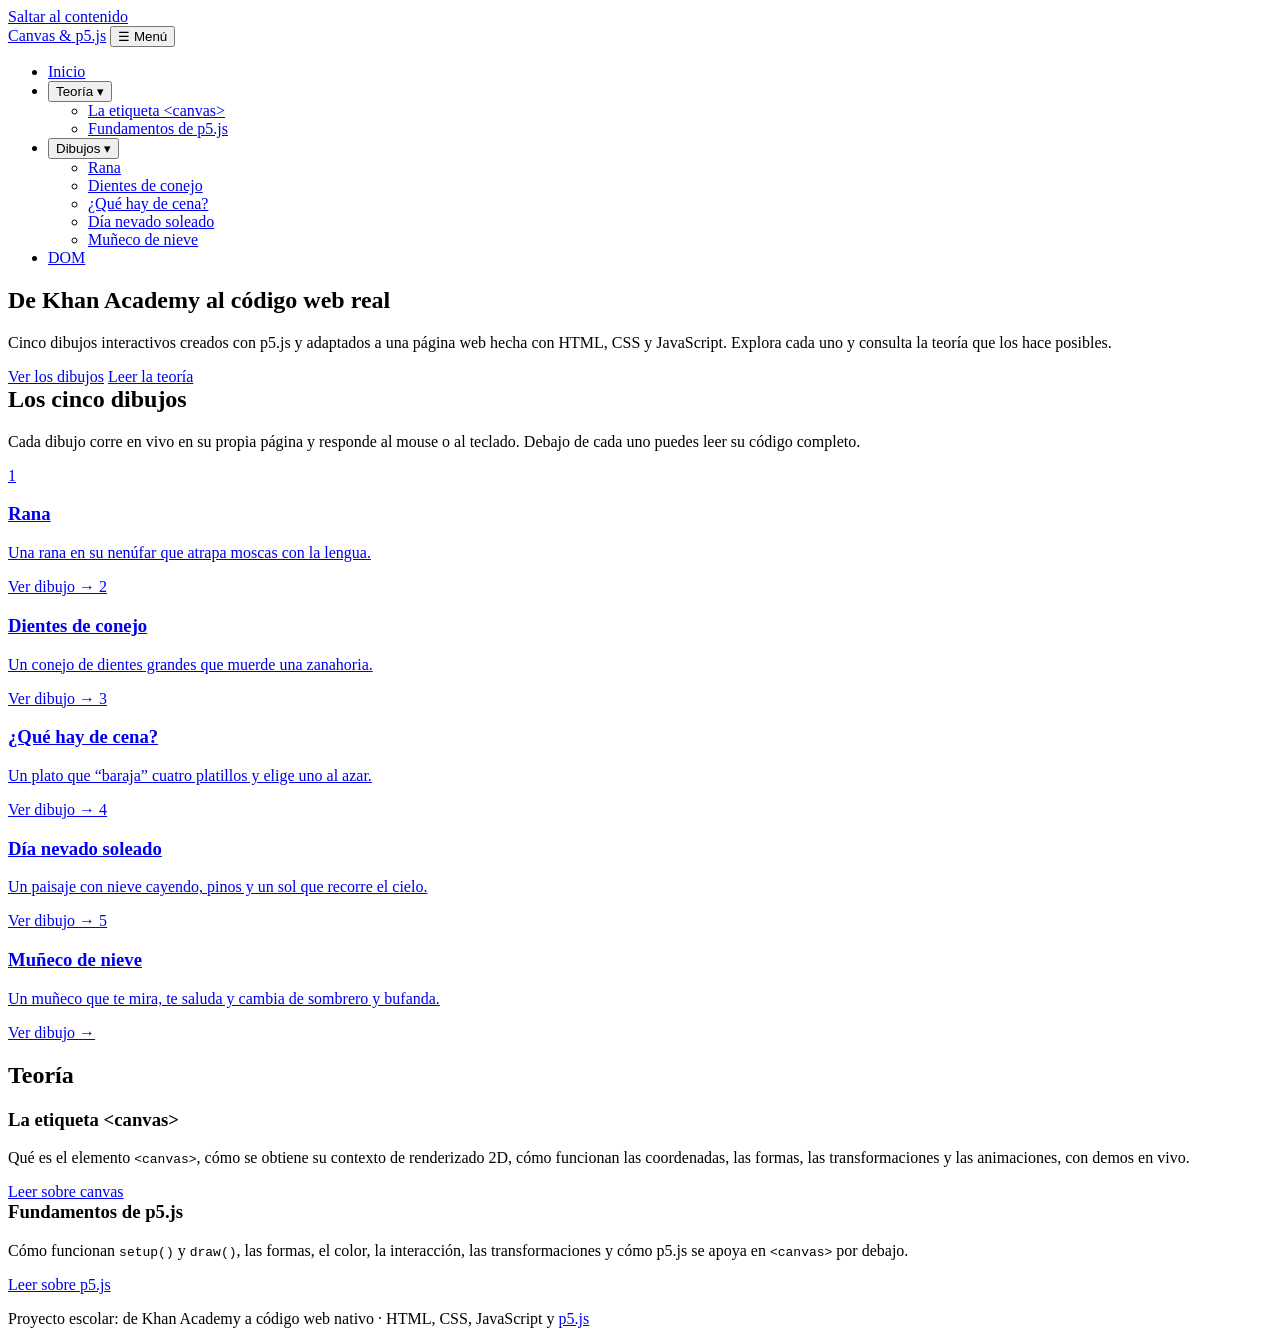
==== index.html @ 42dde5cf "Add files via upload" ====
<!DOCTYPE html>
<html lang="es">
<head>
  <meta charset="utf-8">
  <meta name="viewport" content="width=device-width, initial-scale=1">
  <title>Inicio · Canvas y p5.js</title>
  <meta name="description" content="Cinco dibujos interactivos hechos con p5.js, con teoría sobre canvas y p5.js.">
  <link rel="icon" href="data:image/svg+xml,%3Csvg xmlns='http://www.w3.org/2000/svg' viewBox='0 0 64 64'%3E%3Ccircle cx='32' cy='32' r='30' fill='%2317324d'/%3E%3Ccircle cx='32' cy='32' r='14' fill='%23f4a261'/%3E%3C/svg%3E">
  <link rel="stylesheet" href="css/style.css">
</head>
<body>
<a class="saltar" href="#contenido">Saltar al contenido</a>
<header class="encabezado">
  <div class="barra">
    <a class="marca" href="index.html">Canvas <span>&amp;</span> p5.js</a>
    <button class="menu-boton" type="button" aria-expanded="false" aria-controls="menu">☰ Menú</button>
    <nav aria-label="Principal">
      <ul class="menu" id="menu">
        <li><a href="index.html">Inicio</a></li>
        <li class="grupo">
          <button class="grupo-boton" type="button" aria-expanded="false" aria-haspopup="true">Teoría <span class="flecha" aria-hidden="true">▾</span></button>
          <ul class="submenu"><li><a href="canvas.html">La etiqueta &lt;canvas&gt;</a></li><li><a href="p5js.html">Fundamentos de p5.js</a></li></ul>
        </li>
        <li class="grupo">
          <button class="grupo-boton" type="button" aria-expanded="false" aria-haspopup="true">Dibujos <span class="flecha" aria-hidden="true">▾</span></button>
          <ul class="submenu"><li><a href="rana.html">Rana</a></li><li><a href="dientes-conejo.html">Dientes de conejo</a></li><li><a href="cena.html">¿Qué hay de cena?</a></li><li><a href="dia-nevado.html">Día nevado soleado</a></li><li><a href="muneco-nieve.html">Muñeco de nieve</a></li></ul>
        </li>
        <li><a href="dom-inspector.html">DOM</a></li>
      </ul>
    </nav>
  </div>
</header>
<main id="contenido">

  <section class="hero">
    <h1>De Khan Academy al código web real</h1>
    <p>Cinco dibujos interactivos creados con p5.js y adaptados a una página web hecha con HTML, CSS y JavaScript. Explora cada uno y consulta la teoría que los hace posibles.</p>
    <a class="boton" href="#dibujos">Ver los dibujos</a>
    <a class="boton secundario" href="canvas.html">Leer la teoría</a>
  </section>

  <section id="dibujos" aria-labelledby="t-dibujos">
    <h2 id="t-dibujos" style="margin-top:0">Los cinco dibujos</h2>
    <p class="lead">Cada dibujo corre en vivo en su propia página y responde al mouse o al teclado. Debajo de cada uno puedes leer su código completo.</p>
    <div class="rejilla">
      <a class="proyecto" href="rana.html">
        <span class="num" aria-hidden="true">1</span>
        <h3>Rana</h3>
        <p>Una rana en su nenúfar que atrapa moscas con la lengua.</p>
        <span class="ir">Ver dibujo →</span>
      </a>
      <a class="proyecto" href="dientes-conejo.html">
        <span class="num" aria-hidden="true">2</span>
        <h3>Dientes de conejo</h3>
        <p>Un conejo de dientes grandes que muerde una zanahoria.</p>
        <span class="ir">Ver dibujo →</span>
      </a>
      <a class="proyecto" href="cena.html">
        <span class="num" aria-hidden="true">3</span>
        <h3>¿Qué hay de cena?</h3>
        <p>Un plato que “baraja” cuatro platillos y elige uno al azar.</p>
        <span class="ir">Ver dibujo →</span>
      </a>
      <a class="proyecto" href="dia-nevado.html">
        <span class="num" aria-hidden="true">4</span>
        <h3>Día nevado soleado</h3>
        <p>Un paisaje con nieve cayendo, pinos y un sol que recorre el cielo.</p>
        <span class="ir">Ver dibujo →</span>
      </a>
      <a class="proyecto" href="muneco-nieve.html">
        <span class="num" aria-hidden="true">5</span>
        <h3>Muñeco de nieve</h3>
        <p>Un muñeco que te mira, te saluda y cambia de sombrero y bufanda.</p>
        <span class="ir">Ver dibujo →</span>
      </a>
    </div>
  </section>

  <section aria-labelledby="t-teoria">
    <h2 id="t-teoria">Teoría</h2>
    <div class="dos-columnas">
      <article class="tarjeta">
        <h3 style="margin-top:0">La etiqueta &lt;canvas&gt;</h3>
        <p>Qué es el elemento <code>&lt;canvas&gt;</code>, cómo se obtiene su contexto de renderizado 2D, cómo funcionan las coordenadas, las formas, las transformaciones y las animaciones, con demos en vivo.</p>
        <a class="boton oscuro" href="canvas.html">Leer sobre canvas</a>
      </article>
      <article class="tarjeta">
        <h3 style="margin-top:0">Fundamentos de p5.js</h3>
        <p>Cómo funcionan <code>setup()</code> y <code>draw()</code>, las formas, el color, la interacción, las transformaciones y cómo p5.js se apoya en <code>&lt;canvas&gt;</code> por debajo.</p>
        <a class="boton oscuro" href="p5js.html">Leer sobre p5.js</a>
      </article>
    </div>
  </section>
</main>
<footer class="pie">
  <p>Proyecto escolar: de Khan Academy a código web nativo · HTML, CSS, JavaScript y <a href="https://p5js.org/" target="_blank" rel="noopener">p5.js</a></p>
</footer>

<script src="js/main.js"></script>
</body>
</html>
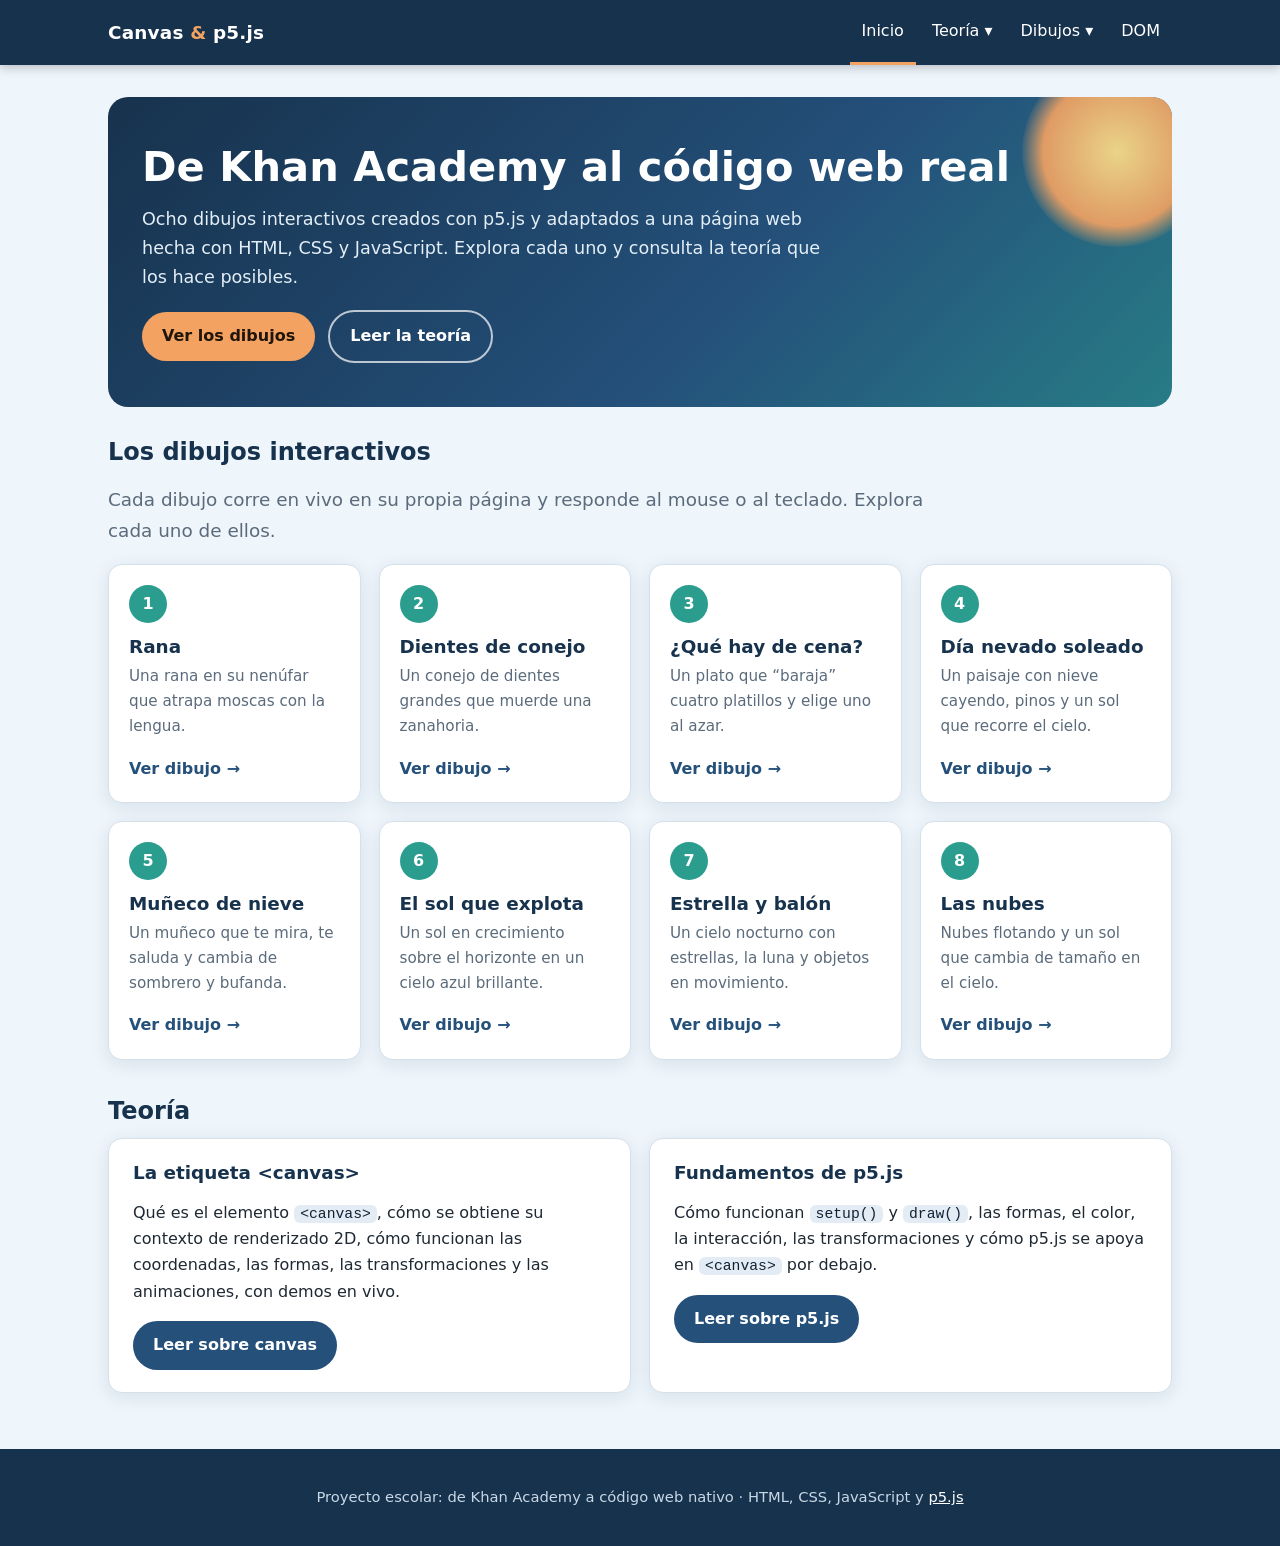
==== commit 5942dbc0: "Update index.html" ====
--- a/index.html
+++ b/index.html
@@ -4,7 +4,7 @@
   <meta charset="utf-8">
   <meta name="viewport" content="width=device-width, initial-scale=1">
   <title>Inicio · Canvas y p5.js</title>
-  <meta name="description" content="Cinco dibujos interactivos hechos con p5.js, con teoría sobre canvas y p5.js.">
+  <meta name="description" content="Ocho dibujos interactivos hechos con p5.js, con teoría sobre canvas y p5.js.">
   <link rel="icon" href="data:image/svg+xml,%3Csvg xmlns='http://www.w3.org/2000/svg' viewBox='0 0 64 64'%3E%3Ccircle cx='32' cy='32' r='30' fill='%2317324d'/%3E%3Ccircle cx='32' cy='32' r='14' fill='%23f4a261'/%3E%3C/svg%3E">
   <link rel="stylesheet" href="css/style.css">
 </head>
@@ -23,7 +23,16 @@
         </li>
         <li class="grupo">
           <button class="grupo-boton" type="button" aria-expanded="false" aria-haspopup="true">Dibujos <span class="flecha" aria-hidden="true">▾</span></button>
-          <ul class="submenu"><li><a href="rana.html">Rana</a></li><li><a href="dientes-conejo.html">Dientes de conejo</a></li><li><a href="cena.html">¿Qué hay de cena?</a></li><li><a href="dia-nevado.html">Día nevado soleado</a></li><li><a href="muneco-nieve.html">Muñeco de nieve</a></li></ul>
+          <ul class="submenu">
+            <li><a href="rana.html">Rana</a></li>
+            <li><a href="dientes-conejo.html">Dientes de conejo</a></li>
+            <li><a href="cena.html">¿Qué hay de cena?</a></li>
+            <li><a href="dia-nevado.html">Día nevado soleado</a></li>
+            <li><a href="muneco-nieve.html">Muñeco de nieve</a></li>
+            <li><a href="el-sol-que-explota.html">El sol que explota</a></li>
+            <li><a href="estrella.html">Estrella y balón</a></li>
+            <li><a href="las-nubes.html">Las nubes</a></li>
+          </ul>
         </li>
         <li><a href="dom-inspector.html">DOM</a></li>
       </ul>
@@ -34,14 +43,14 @@
 
   <section class="hero">
     <h1>De Khan Academy al código web real</h1>
-    <p>Cinco dibujos interactivos creados con p5.js y adaptados a una página web hecha con HTML, CSS y JavaScript. Explora cada uno y consulta la teoría que los hace posibles.</p>
+    <p>Ocho dibujos interactivos creados con p5.js y adaptados a una página web hecha con HTML, CSS y JavaScript. Explora cada uno y consulta la teoría que los hace posibles.</p>
     <a class="boton" href="#dibujos">Ver los dibujos</a>
     <a class="boton secundario" href="canvas.html">Leer la teoría</a>
   </section>
 
   <section id="dibujos" aria-labelledby="t-dibujos">
-    <h2 id="t-dibujos" style="margin-top:0">Los cinco dibujos</h2>
-    <p class="lead">Cada dibujo corre en vivo en su propia página y responde al mouse o al teclado. Debajo de cada uno puedes leer su código completo.</p>
+    <h2 id="t-dibujos" style="margin-top:0">Los dibujos interactivos</h2>
+    <p class="lead">Cada dibujo corre en vivo en su propia página y responde al mouse o al teclado. Explora cada uno de ellos.</p>
     <div class="rejilla">
       <a class="proyecto" href="rana.html">
         <span class="num" aria-hidden="true">1</span>
@@ -73,6 +82,24 @@
         <p>Un muñeco que te mira, te saluda y cambia de sombrero y bufanda.</p>
         <span class="ir">Ver dibujo →</span>
       </a>
+      <a class="proyecto" href="el-sol-que-explota.html">
+        <span class="num" aria-hidden="true">6</span>
+        <h3>El sol que explota</h3>
+        <p>Un sol en crecimiento sobre el horizonte en un cielo azul brillante.</p>
+        <span class="ir">Ver dibujo →</span>
+      </a>
+      <a class="proyecto" href="estrella.html">
+        <span class="num" aria-hidden="true">7</span>
+        <h3>Estrella y balón</h3>
+        <p>Un cielo nocturno con estrellas, la luna y objetos en movimiento.</p>
+        <span class="ir">Ver dibujo →</span>
+      </a>
+      <a class="proyecto" href="las-nubes.html">
+        <span class="num" aria-hidden="true">8</span>
+        <h3>Las nubes</h3>
+        <p>Nubes flotando y un sol que cambia de tamaño en el cielo.</p>
+        <span class="ir">Ver dibujo →</span>
+      </a>
     </div>
   </section>
 
--- a/css/style.css
+++ b/css/style.css
@@ -0,0 +1,635 @@
+/* ==========================================================
+   Estilos del sitio · Canvas y p5.js
+   ========================================================== */
+
+:root {
+  --azul: #17324d;
+  --azul-claro: #24507a;
+  --verde: #2a9d8f;
+  --sol: #f4a261;
+  --nieve: #eef5fb;
+  --texto: #1f2933;
+  --suave: #5b6b7b;
+  --borde: #d6e0ea;
+  --tarjeta: #ffffff;
+  --codigo-bg: #14202e;
+  --codigo-tx: #e6edf5;
+  --radio: 14px;
+  --sombra: 0 4px 18px rgba(23, 50, 77, 0.10);
+}
+
+* { box-sizing: border-box; }
+
+html { scroll-behavior: smooth; }
+
+body {
+  margin: 0;
+  font-family: system-ui, -apple-system, "Segoe UI", Roboto, "Helvetica Neue", Arial, sans-serif;
+  line-height: 1.65;
+  color: var(--texto);
+  background: var(--nieve);
+}
+
+a { color: var(--azul-claro); }
+a:hover { color: var(--verde); }
+
+:focus-visible {
+  outline: 3px solid var(--sol);
+  outline-offset: 2px;
+}
+
+.saltar {
+  position: absolute;
+  left: -999px;
+  top: 8px;
+  background: #fff;
+  color: var(--azul);
+  padding: 8px 14px;
+  border-radius: 8px;
+  z-index: 100;
+}
+.saltar:focus { left: 8px; }
+
+/* ---------- Encabezado y navegación ---------- */
+
+.encabezado {
+  position: sticky;
+  top: 0;
+  z-index: 50;
+  background: var(--azul);
+  color: #fff;
+  box-shadow: 0 2px 10px rgba(0, 0, 0, 0.25);
+}
+
+.barra {
+  max-width: 1100px;
+  margin: 0 auto;
+  padding: 0 18px;
+  display: flex;
+  align-items: center;
+  justify-content: space-between;
+  min-height: 60px;
+}
+
+.marca {
+  color: #fff;
+  text-decoration: none;
+  font-weight: 700;
+  font-size: 1.15rem;
+  letter-spacing: 0.2px;
+}
+.marca span { color: var(--sol); }
+
+.menu-boton {
+  display: none;
+  background: transparent;
+  color: #fff;
+  border: 2px solid rgba(255, 255, 255, 0.5);
+  border-radius: 8px;
+  padding: 6px 12px;
+  font-size: 1rem;
+  cursor: pointer;
+}
+
+.menu { display: flex; align-items: center; gap: 4px; list-style: none; margin: 0; padding: 0; }
+
+.menu > li { position: relative; }
+
+.menu a,
+.menu .grupo-boton {
+  display: block;
+  color: #fff;
+  background: transparent;
+  border: 0;
+  text-decoration: none;
+  font: inherit;
+  padding: 18px 12px;
+  cursor: pointer;
+  border-bottom: 3px solid transparent;
+}
+
+.menu a:hover,
+.menu .grupo-boton:hover { background: rgba(255, 255, 255, 0.10); color: #fff; }
+
+.menu a[aria-current="page"],
+.menu .grupo-boton.activo { border-bottom-color: var(--sol); }
+
+.submenu {
+  display: none;
+  position: absolute;
+  top: 100%;
+  left: 0;
+  min-width: 230px;
+  list-style: none;
+  margin: 0;
+  padding: 6px 0;
+  background: var(--azul-claro);
+  border-radius: 0 0 12px 12px;
+  box-shadow: 0 10px 24px rgba(0, 0, 0, 0.3);
+}
+.submenu a { padding: 11px 18px; border-bottom: 0; }
+.submenu a[aria-current="page"] { background: rgba(244, 162, 97, 0.30); }
+
+.grupo.abierto > .submenu { display: block; }
+
+/* En equipos con mouse, el submenú también se abre al pasar el cursor */
+@media (min-width: 861px) and (hover: hover) {
+  .grupo:hover > .submenu { display: block; }
+}
+
+/* ---------- Estructura de la página ---------- */
+
+main {
+  max-width: 1100px;
+  margin: 0 auto;
+  padding: 32px 18px 56px;
+}
+
+h1, h2, h3 { line-height: 1.25; color: var(--azul); }
+h1 { font-size: clamp(1.8rem, 4vw, 2.6rem); margin: 0 0 12px; }
+h2 { font-size: 1.5rem; margin: 36px 0 12px; }
+h3 { font-size: 1.15rem; margin: 24px 0 8px; }
+
+.lead { font-size: 1.15rem; color: var(--suave); max-width: 70ch; }
+
+.tarjeta {
+  background: var(--tarjeta);
+  border: 1px solid var(--borde);
+  border-radius: var(--radio);
+  box-shadow: var(--sombra);
+  padding: 22px 24px;
+}
+
+.texto { max-width: 78ch; }
+
+/* ---------- Portada ---------- */
+
+.hero {
+  background: linear-gradient(135deg, #17324d 0%, #24507a 60%, #2a9d8f 130%);
+  color: #fff;
+  border-radius: 20px;
+  padding: 44px 34px;
+  margin-bottom: 30px;
+  position: relative;
+  overflow: hidden;
+}
+.hero h1 { color: #fff; }
+.hero p { max-width: 62ch; font-size: 1.1rem; margin: 0 0 18px; color: #e3eef7; }
+.hero::after {
+  content: "";
+  position: absolute;
+  right: -40px;
+  top: -40px;
+  width: 190px;
+  height: 190px;
+  border-radius: 50%;
+  background: radial-gradient(circle, #ffe08a 0%, #f4a261 55%, rgba(244, 162, 97, 0) 72%);
+  opacity: 0.9;
+}
+
+.boton {
+  display: inline-block;
+  background: var(--sol);
+  color: #20150a;
+  font-weight: 700;
+  text-decoration: none;
+  padding: 11px 20px;
+  border-radius: 999px;
+  border: 0;
+  cursor: pointer;
+  font-size: 1rem;
+}
+.boton:hover { background: #ffb87a; color: #20150a; }
+.boton.secundario { background: transparent; color: #fff; border: 2px solid rgba(255, 255, 255, 0.7); margin-left: 8px; }
+.boton.secundario:hover { background: rgba(255, 255, 255, 0.12); color: #fff; }
+.boton.oscuro { background: var(--azul-claro); color: #fff; }
+.boton.oscuro:hover { background: var(--verde); color: #fff; }
+
+.rejilla {
+  display: grid;
+  grid-template-columns: repeat(auto-fill, minmax(230px, 1fr));
+  gap: 18px;
+}
+
+.proyecto {
+  display: flex;
+  flex-direction: column;
+  gap: 6px;
+  text-decoration: none;
+  color: var(--texto);
+  background: var(--tarjeta);
+  border: 1px solid var(--borde);
+  border-radius: var(--radio);
+  box-shadow: var(--sombra);
+  padding: 20px;
+  transition: transform 0.15s ease, box-shadow 0.15s ease;
+}
+.proyecto:hover { transform: translateY(-4px); box-shadow: 0 10px 26px rgba(23, 50, 77, 0.18); color: var(--texto); }
+.proyecto .num {
+  width: 38px;
+  height: 38px;
+  border-radius: 50%;
+  background: var(--verde);
+  color: #fff;
+  font-weight: 700;
+  display: grid;
+  place-items: center;
+}
+.proyecto h3 { margin: 6px 0 0; }
+.proyecto p { margin: 0; color: var(--suave); font-size: 0.95rem; }
+.proyecto .ir { margin-top: auto; padding-top: 10px; color: var(--azul-claro); font-weight: 600; }
+
+.dos-columnas {
+  display: grid;
+  grid-template-columns: 1fr 1fr;
+  gap: 18px;
+}
+
+/* ---------- Página de un dibujo ---------- */
+
+.escenario {
+  display: grid;
+  grid-template-columns: minmax(0, 420px) minmax(0, 1fr);
+  gap: 28px;
+  align-items: start;
+}
+
+.lienzo-marco {
+  background: #fff;
+  border: 1px solid var(--borde);
+  border-radius: var(--radio);
+  box-shadow: var(--sombra);
+  padding: 10px;
+  width: fit-content;
+  max-width: 100%;
+}
+#lienzo { line-height: 0; }
+#lienzo canvas {
+  max-width: 100%;
+  height: auto !important;
+  border-radius: 8px;
+  touch-action: manipulation;
+}
+
+.controles { display: flex; flex-wrap: wrap; gap: 10px; margin-top: 12px; }
+
+.ayuda ul { padding-left: 20px; }
+.ayuda li { margin: 4px 0; }
+
+kbd {
+  background: #fff;
+  border: 1px solid var(--borde);
+  border-bottom-width: 3px;
+  border-radius: 6px;
+  padding: 1px 7px;
+  font-family: inherit;
+  font-size: 0.9em;
+}
+
+/* ---------- Código ---------- */
+
+pre, code { font-family: ui-monospace, SFMono-Regular, Menlo, Consolas, "Liberation Mono", monospace; }
+
+code {
+  background: #e3ecf5;
+  color: #123;
+  padding: 1px 6px;
+  border-radius: 6px;
+  font-size: 0.92em;
+}
+
+pre {
+  background: var(--codigo-bg);
+  color: var(--codigo-tx);
+  padding: 16px 18px;
+  border-radius: 12px;
+  overflow-x: auto;
+  line-height: 1.5;
+  font-size: 0.9rem;
+  tab-size: 2;
+}
+pre code { background: transparent; color: inherit; padding: 0; font-size: inherit; }
+
+details.codigo {
+  margin-top: 28px;
+  background: var(--tarjeta);
+  border: 1px solid var(--borde);
+  border-radius: var(--radio);
+  box-shadow: var(--sombra);
+  padding: 4px 18px 18px;
+}
+details.codigo summary {
+  cursor: pointer;
+  font-weight: 700;
+  color: var(--azul);
+  padding: 14px 0 10px;
+}
+details.codigo pre { max-height: 560px; margin: 0; }
+
+/* ---------- Demos de la sección de teoría ---------- */
+
+[id] { scroll-margin-top: 80px; }
+
+.demo {
+  display: grid;
+  grid-template-columns: auto minmax(0, 1fr);
+  gap: 20px;
+  align-items: start;
+  margin: 14px 0 6px;
+}
+.demo canvas {
+  background: #fff;
+  border: 1px solid var(--borde);
+  border-radius: 10px;
+  max-width: 100%;
+}
+
+table {
+  width: 100%;
+  border-collapse: collapse;
+  background: #fff;
+  border-radius: 10px;
+  overflow: hidden;
+  box-shadow: var(--sombra);
+  font-size: 0.95rem;
+}
+th, td { text-align: left; padding: 10px 14px; border-bottom: 1px solid var(--borde); vertical-align: top; }
+th { background: var(--azul); color: #fff; }
+tr:last-child td { border-bottom: 0; }
+
+.nota {
+  border-left: 5px solid var(--sol);
+  background: #fff8ef;
+  padding: 12px 16px;
+  border-radius: 0 10px 10px 0;
+  margin: 18px 0;
+}
+
+.indice {
+  display: flex;
+  flex-wrap: wrap;
+  gap: 8px;
+  padding: 0;
+  margin: 18px 0 8px;
+  list-style: none;
+}
+.indice a {
+  display: inline-block;
+  padding: 6px 14px;
+  border-radius: 999px;
+  background: #fff;
+  border: 1px solid var(--borde);
+  text-decoration: none;
+  font-size: 0.92rem;
+}
+.indice a:hover { background: var(--verde); color: #fff; border-color: var(--verde); }
+
+/* ---------- Navegación entre dibujos y pie ---------- */
+
+.anterior-siguiente {
+  display: flex;
+  justify-content: space-between;
+  gap: 12px;
+  margin-top: 30px;
+  flex-wrap: wrap;
+}
+
+.pie {
+  background: var(--azul);
+  color: #c9d8e6;
+  text-align: center;
+  padding: 22px 18px;
+  font-size: 0.92rem;
+}
+.pie a { color: #fff; }
+
+/* ---------- Adaptación a pantallas pequeñas ---------- */
+
+@media (max-width: 860px) {
+  .menu-boton { display: block; }
+
+  .menu {
+    display: none;
+    position: absolute;
+    left: 0;
+    right: 0;
+    top: 100%;
+    flex-direction: column;
+    align-items: stretch;
+    background: var(--azul);
+    padding: 6px 0 12px;
+    box-shadow: 0 10px 24px rgba(0, 0, 0, 0.3);
+  }
+  .menu.abierto { display: flex; }
+
+  .menu a,
+  .menu .grupo-boton { padding: 13px 22px; width: 100%; text-align: left; border-bottom: 0; }
+
+  .submenu {
+    position: static;
+    display: block;
+    background: rgba(255, 255, 255, 0.06);
+    border-radius: 0;
+    box-shadow: none;
+    padding: 0;
+  }
+  .submenu a { padding-left: 40px; }
+  .grupo .grupo-boton .flecha { display: none; }
+
+  .escenario,
+  .dos-columnas,
+  .demo { grid-template-columns: 1fr; }
+
+  .hero { padding: 34px 22px; }
+  .hero::after { width: 120px; height: 120px; }
+}
+
+@media (prefers-reduced-motion: reduce) {
+  html { scroll-behavior: auto; }
+  .proyecto { transition: none; }
+}
+
+/* ==========================================================
+   Inspector del DOM (dom-inspector.html)
+   ========================================================== */
+
+.oculto {
+  position: absolute;
+  width: 1px;
+  height: 1px;
+  opacity: 0;
+  pointer-events: none;
+  border: 0;
+}
+
+.pestanas { display: flex; flex-wrap: wrap; gap: 8px; margin: 18px 0 14px; }
+.pestana {
+  font: inherit;
+  font-size: 0.92rem;
+  padding: 7px 14px;
+  border-radius: 999px;
+  border: 1px solid var(--borde);
+  background: #fff;
+  color: var(--azul);
+  cursor: pointer;
+}
+.pestana:hover { background: #e3ecf5; }
+.pestana.activa { background: var(--azul-claro); color: #fff; border-color: var(--azul-claro); font-weight: 700; }
+
+.herramientas {
+  display: flex;
+  flex-wrap: wrap;
+  align-items: center;
+  gap: 10px 18px;
+  margin-bottom: 12px;
+}
+.herramientas label { display: inline-flex; align-items: center; gap: 6px; font-size: 0.93rem; cursor: pointer; }
+.herramientas select,
+.herramientas .mini {
+  font: inherit;
+  font-size: 0.92rem;
+  padding: 6px 10px;
+  border: 1px solid var(--borde);
+  border-radius: 8px;
+  background: #fff;
+  color: var(--texto);
+}
+.herramientas .mini { cursor: pointer; }
+.herramientas .mini:hover { background: #e3ecf5; }
+
+#resumen { margin: 4px 0 10px; color: var(--suave); font-size: 0.95rem; }
+
+.leyenda { display: flex; flex-wrap: wrap; gap: 8px 16px; margin: 0 0 12px; font-size: 0.88rem; }
+.leyenda-item { display: inline-flex; align-items: center; gap: 6px; }
+.leyenda-item i { width: 14px; height: 14px; border-radius: 4px; display: inline-block; }
+
+.cat-documento { background: #7b5ea7; }
+.cat-estructura { background: #2a7f9e; }
+.cat-texto { background: #5b6b7b; }
+.cat-interactivo { background: #c06a2b; }
+.cat-grafico { background: #c2415d; }
+.cat-script { background: #8a7a2a; }
+
+.arbol-contenedor {
+  background: #fff;
+  border: 1px solid var(--borde);
+  border-radius: var(--radio);
+  box-shadow: var(--sombra);
+  padding: 18px;
+  overflow: auto;
+  max-height: 76vh;
+}
+#arbol { width: max-content; min-width: 100%; }
+.cargando { color: var(--suave); margin: 0; }
+.aviso { background: #fff8ef; border-left: 5px solid var(--sol); padding: 14px 16px; border-radius: 0 10px 10px 0; max-width: 70ch; }
+
+.arbol-raiz, .hijos { list-style: none; margin: 0; padding: 0; }
+
+.nodo { display: flex; align-items: center; position: relative; }
+
+/* Conexiones entre un nodo y sus hijos (árbol de izquierda a derecha) */
+.nodo > .hijos { display: flex; flex-direction: column; margin-left: 30px; position: relative; }
+.nodo > .hijos::before {
+  content: "";
+  position: absolute;
+  left: -30px;
+  top: 50%;
+  width: 30px;
+  border-top: 2px solid #9fb3c8;
+}
+.hijos > .nodo { padding: 3px 0 3px 30px; }
+.hijos > .nodo::before {
+  content: "";
+  position: absolute;
+  left: 0;
+  top: 50%;
+  width: 30px;
+  border-top: 2px solid #9fb3c8;
+}
+.hijos > .nodo::after {
+  content: "";
+  position: absolute;
+  left: 0;
+  top: 0;
+  bottom: 0;
+  border-left: 2px solid #9fb3c8;
+}
+.hijos > .nodo:first-child::after { top: 50%; }
+.hijos > .nodo:last-child::after { bottom: 50%; }
+.hijos > .nodo:only-child::after { display: none; }
+
+.nodo.colapsado > .hijos { display: none; }
+
+.fila { display: flex; align-items: center; gap: 10px; white-space: nowrap; }
+
+.caja {
+  display: inline-flex;
+  align-items: center;
+  gap: 8px;
+  color: #fff;
+  border: 0;
+  border-radius: 9px;
+  padding: 5px 11px;
+  font-family: ui-monospace, SFMono-Regular, Menlo, Consolas, monospace;
+  font-size: 0.86rem;
+  font-weight: 600;
+  line-height: 1.4;
+}
+button.caja { cursor: pointer; }
+button.caja:hover { filter: brightness(1.12); }
+.caja .idclase { font-weight: 400; opacity: 0.9; max-width: 260px; overflow: hidden; text-overflow: ellipsis; }
+.caja .hijos-n {
+  background: rgba(255, 255, 255, 0.25);
+  border-radius: 999px;
+  padding: 0 7px;
+  font-size: 0.75rem;
+  font-weight: 700;
+}
+.nodo.colapsado > .fila .caja { outline: 3px solid rgba(244, 162, 97, 0.75); outline-offset: 1px; }
+.nodo.colapsado > .fila .hijos-n::after { content: " ▸"; }
+
+.attrs { font-family: ui-monospace, Menlo, Consolas, monospace; font-size: 0.78rem; color: var(--suave); }
+.texto-nodo { font-size: 0.82rem; color: #2d6a4f; font-style: italic; }
+
+
+/* ---- Vista vertical (de arriba hacia abajo) ---- */
+#arbol.vertical .arbol-raiz { display: flex; justify-content: center; }
+#arbol.vertical .nodo { flex-direction: column; align-items: center; }
+#arbol.vertical .nodo > .hijos { flex-direction: row; align-items: flex-start; margin: 22px 0 0 0; }
+#arbol.vertical .nodo > .hijos::before {
+  left: 50%; top: -22px; width: 0; height: 22px;
+  border-top: 0; border-left: 2px solid #9fb3c8;
+}
+#arbol.vertical .hijos > .nodo { padding: 28px 6px 0 6px; }
+#arbol.vertical .hijos > .nodo::before {
+  left: 50%; top: 0; width: 0; height: 28px;
+  border-top: 0; border-left: 2px solid #9fb3c8;
+}
+#arbol.vertical .hijos > .nodo::after {
+  left: 0; right: 0; top: 0; bottom: auto; height: 0;
+  border-left: 0; border-top: 2px solid #9fb3c8;
+}
+#arbol.vertical .hijos > .nodo:first-child::after { left: 50%; top: 0; }
+#arbol.vertical .hijos > .nodo:last-child::after { right: 50%; bottom: auto; }
+#arbol.vertical .hijos > .nodo:only-child::after { display: none; }
+#arbol.vertical .fila { flex-direction: column; gap: 4px; white-space: normal; text-align: center; }
+#arbol.vertical .attrs { max-width: 150px; word-break: break-word; }
+#arbol.vertical .texto-nodo { max-width: 150px; white-space: normal; }
+#arbol.vertical .caja .idclase { max-width: 150px; }
+
+/* ---- Tema oscuro ---- */
+.arbol-contenedor.oscuro { background: #0d1526; border-color: #22304a; }
+.oscuro .nodo > .hijos::before,
+.oscuro .hijos > .nodo::before { border-color: #4a5a70 !important; }
+.oscuro .hijos > .nodo::after { border-color: #4a5a70 !important; }
+.oscuro .caja { background: #1e293b; color: #fff; }
+.oscuro .caja.cat-documento { box-shadow: inset 0 0 0 2px #a78bfa; }
+.oscuro .caja.cat-estructura { box-shadow: inset 0 0 0 2px #38bdf8; }
+.oscuro .caja.cat-texto { box-shadow: inset 0 0 0 2px #94a3b8; }
+.oscuro .caja.cat-interactivo { box-shadow: inset 0 0 0 2px #fb923c; }
+.oscuro .caja.cat-grafico { box-shadow: inset 0 0 0 2px #fb7185; }
+.oscuro .caja.cat-script { box-shadow: inset 0 0 0 2px #facc15; }
+.oscuro .caja .hijos-n { background: rgba(255, 255, 255, 0.18); }
+.oscuro .attrs { color: #9fb3c8; }
+.oscuro .texto-nodo { color: #86efac; }
+.oscuro .cargando { color: #9fb3c8; }
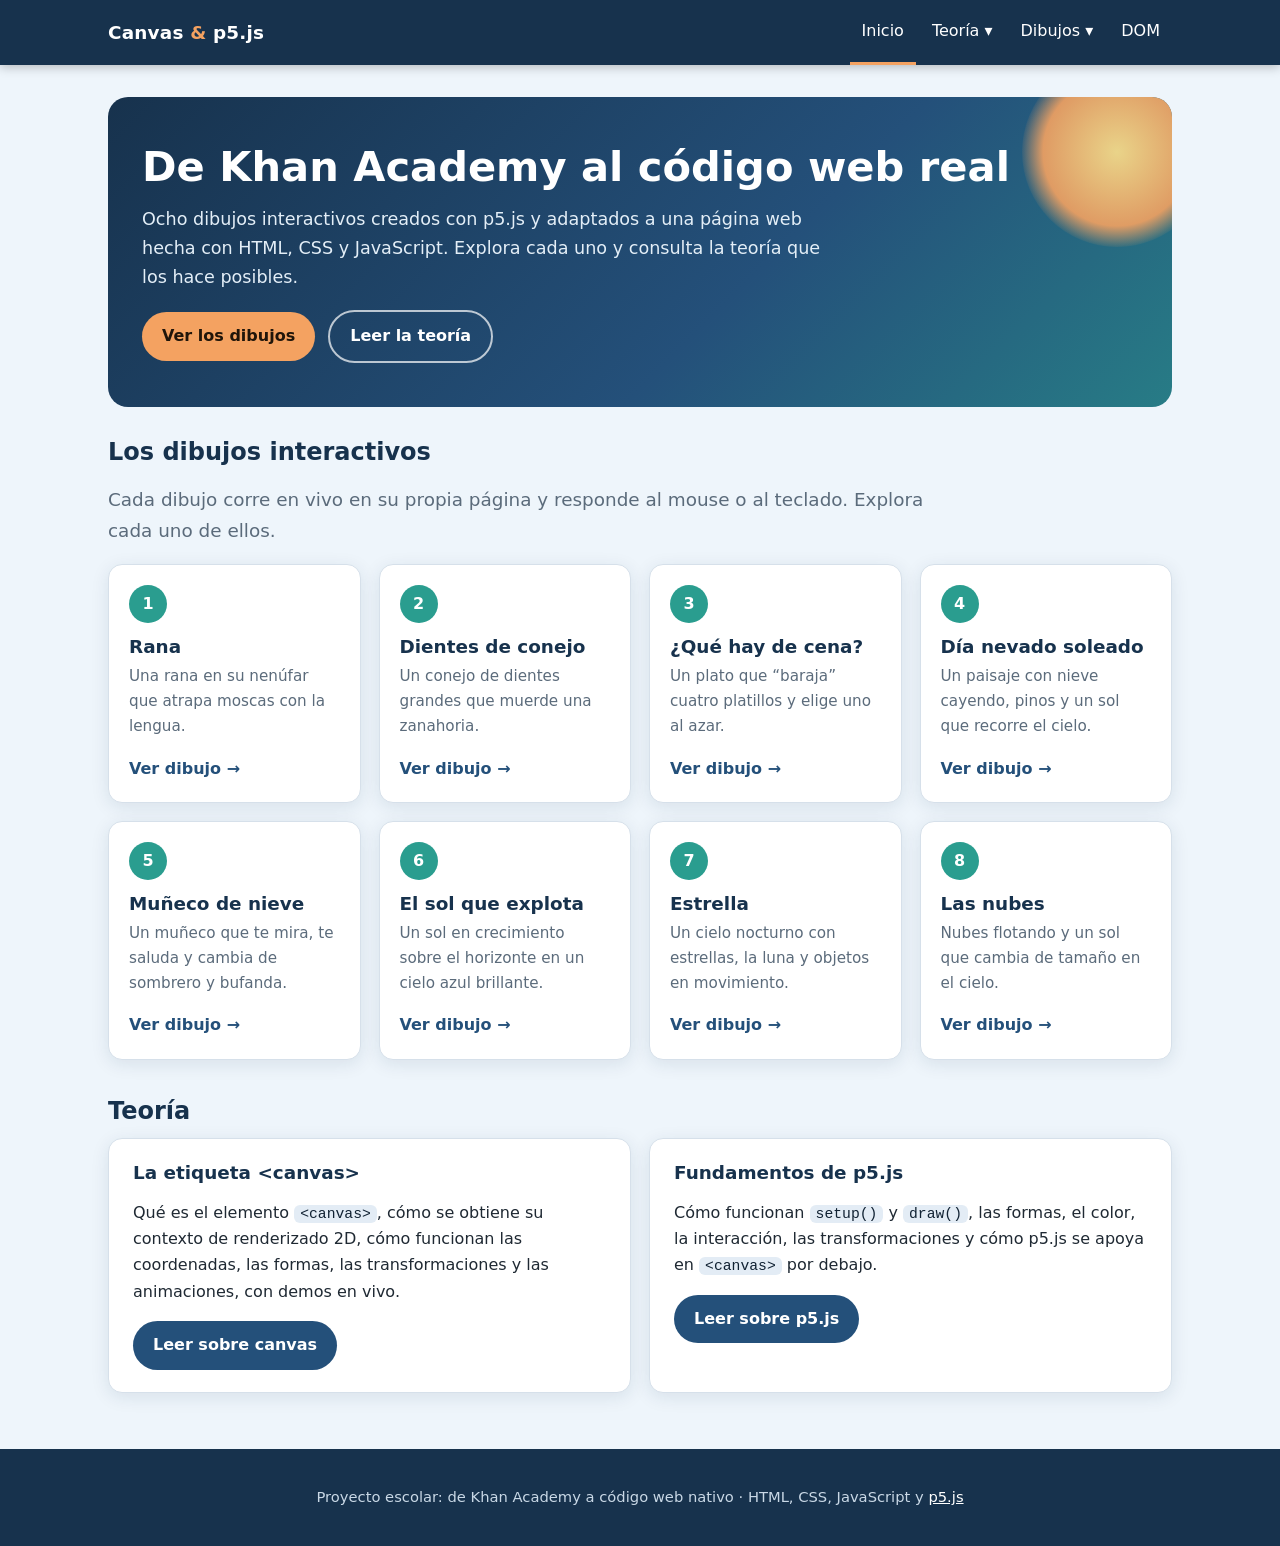
==== commit 953f63f3: "Change project title from 'Estrella y balón' to 'Estrella'" ====
--- a/index.html
+++ b/index.html
@@ -29,9 +29,9 @@
             <li><a href="cena.html">¿Qué hay de cena?</a></li>
             <li><a href="dia-nevado.html">Día nevado soleado</a></li>
             <li><a href="muneco-nieve.html">Muñeco de nieve</a></li>
-            <li><a href="el-sol-que-explota.html">El sol que explota</a></li>
+            <li><a href="El-Sol-Que-Explota.html">El sol que explota</a></li>
             <li><a href="estrella.html">Estrella y balón</a></li>
-            <li><a href="las-nubes.html">Las nubes</a></li>
+            <li><a href="nubes.html">Las nubes</a></li>
           </ul>
         </li>
         <li><a href="dom-inspector.html">DOM</a></li>
@@ -82,7 +82,7 @@
         <p>Un muñeco que te mira, te saluda y cambia de sombrero y bufanda.</p>
         <span class="ir">Ver dibujo →</span>
       </a>
-      <a class="proyecto" href="el-sol-que-explota.html">
+      <a class="proyecto" href="El-Sol-Que-Explota.html">
         <span class="num" aria-hidden="true">6</span>
         <h3>El sol que explota</h3>
         <p>Un sol en crecimiento sobre el horizonte en un cielo azul brillante.</p>
@@ -90,11 +90,11 @@
       </a>
       <a class="proyecto" href="estrella.html">
         <span class="num" aria-hidden="true">7</span>
-        <h3>Estrella y balón</h3>
+        <h3>Estrella</h3>
         <p>Un cielo nocturno con estrellas, la luna y objetos en movimiento.</p>
         <span class="ir">Ver dibujo →</span>
       </a>
-      <a class="proyecto" href="las-nubes.html">
+      <a class="proyecto" href="nubes.html">
         <span class="num" aria-hidden="true">8</span>
         <h3>Las nubes</h3>
         <p>Nubes flotando y un sol que cambia de tamaño en el cielo.</p>
